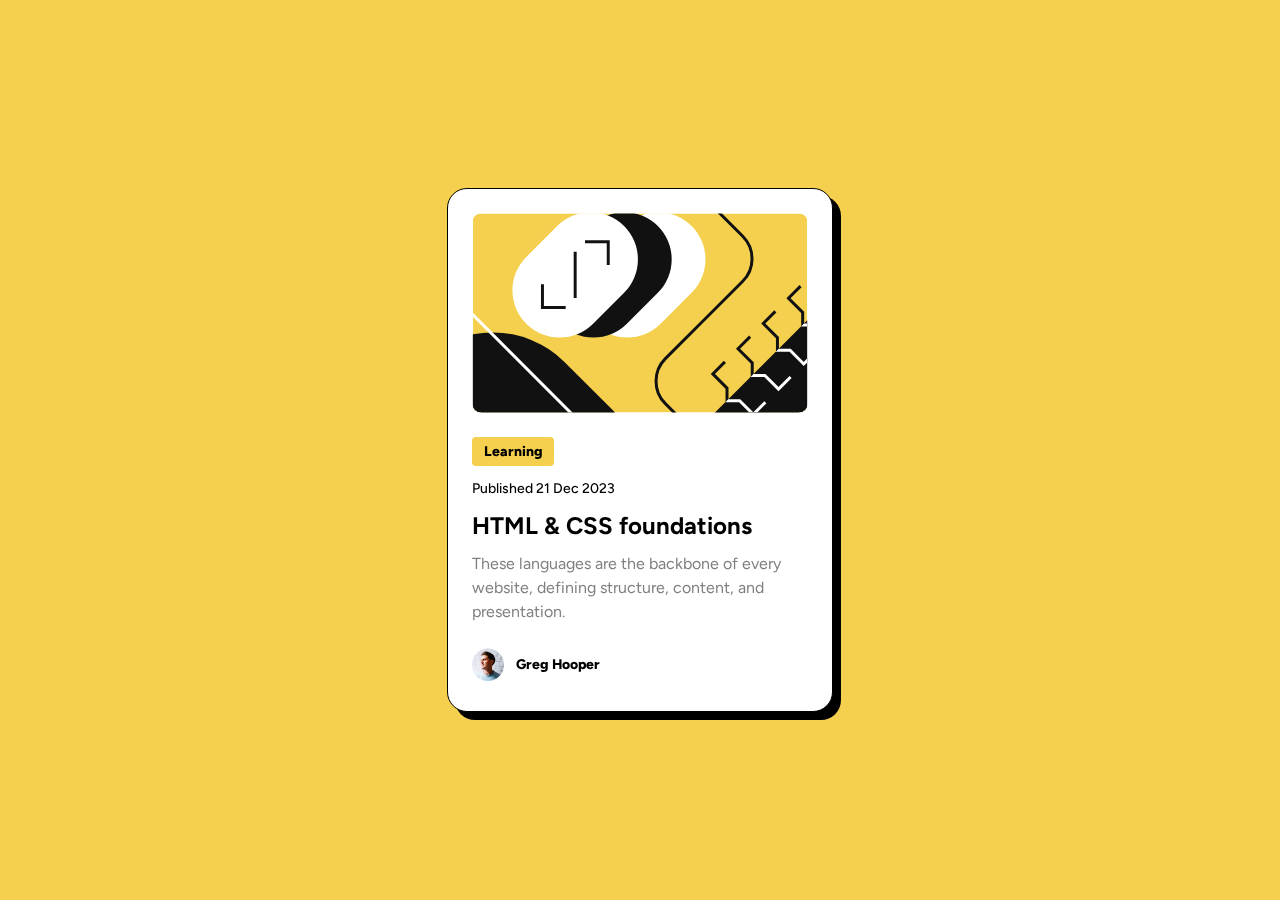
==== projects/Blog-preview/index.html @ 84348b55 "added new design + projects" ====
<!DOCTYPE html>
<html lang="en">
<head>
  <meta charset="UTF-8">
  <meta name="viewport" content="width=device-width, initial-scale=1.0"> <!-- displays site properly based on user's device -->

  <link rel="icon" type="image/png" sizes="32x32" href="./assets/images/favicon-32x32.png">
  
  <title>Frontend Mentor | Blog preview card</title>
  <style>
    @import url('https://fonts.googleapis.com/css2?family=Figtree:ital,wght@0,300..900;1,300..900&display=swap');
    *{margin: 0; padding: 0;  font-family: "Figtree", sans-serif;}
    .attribution { font-size: 11px; text-align: center; }
    .attribution a { color: hsl(228, 45%, 44%); }
    body{background-color: hsl(47, 88%, 63%);}
    .card{background-color: white;width: 384px;height: 522px; border-radius: 20px; position: fixed; top: 50%; left: 50%; transform: translate(-50%, -50%); display: flex; flex-direction:column; box-shadow: 8px 8px; border: 1px solid black;}
    .card img{width: 336px; height: 200px;  margin: 24px; border-radius: 10px;}
    .card #tag{margin-left: 24px;margin-bottom: 12px; background-color: hsl(47, 88%, 63%); width: 82px; text-align: center; padding: 4px 0px; border-radius: 4px; font-weight: 800; font-size: 14px; line-height: 150%;}
    .card #date{font-size: 14px; margin-left: 24px; font-weight: 500; margin-bottom: 12px; line-height: 150%;}
    .card h1{font-size: 24px; margin-left: 24px; margin-bottom: 12px;}
    .card #text{color: hsl(0, 0%, 50%);margin-left: 24px; line-height: 150%; font-size: 16px; font-weight: 400;}
    .content{margin-bottom: 24px;}
    .person{display: flex; align-items: center; width: 129px; margin-left: 24px;}
    .person img{width: 32px; height: auto; margin: 0;}
    .person p{font-size: 14px; font-weight: 800; margin-left: 12px;line-height: 150%;}
    #title:hover{
      cursor: pointer;
    }
  </style>
</head>
<body>


  <div class="card">
    <img src="images/illustration-article.svg">
    <div class="content">
    <p id="tag">Learning</p>
    <p id="date">Published 21 Dec 2023</p>
    <h1 id="title">HTML & CSS foundations</h1>
    <p id="text">These languages are the backbone of every website, defining structure, content, and presentation.</p>
    </div>
    <div class="person">
      <img src="images/image-avatar.webp">
      <p>Greg Hooper</p>
    </div>
  </div>

  <!-- Learning

  Published 21 Dec 2023

  HTML & CSS foundations

  These languages are the backbone of every website, defining structure, content, and presentation. -->

  <!-- Greg Hooper -->
  
  <!-- <div class="attribution">
    Challenge by <a href="https://www.frontendmentor.io?ref=challenge" target="_blank">Frontend Mentor</a>. 
    Coded by <a href="#">Your Name Here</a>.
  </div> -->
</body>
<script>
  let title = document.querySelector("#title")
  let card = document.querySelector(".card")
  title.addEventListener("mouseover", event =>{
    card.style.boxShadow = "16px 16px";
    title.style.color = "hsl(47, 88%, 63%)"
  })
  title.addEventListener("mouseout", event =>{
    card.style.boxShadow = "8px 8px";
    title.style.color = "black"
  })
</script>
</html>
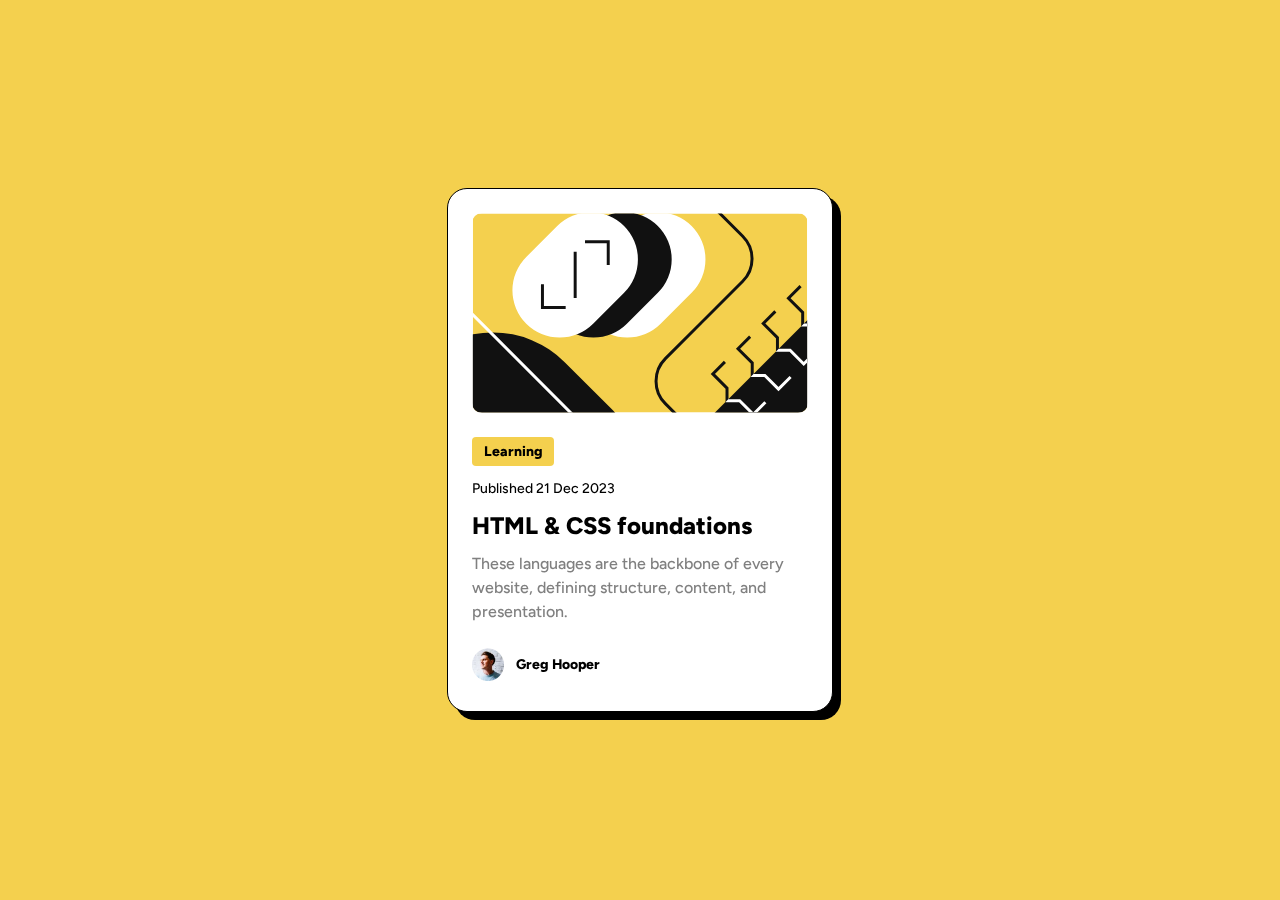
==== commit 47373dc7: "changes in sizing" ====
--- a/projects/Blog-preview/index.html
+++ b/projects/Blog-preview/index.html
@@ -17,8 +17,8 @@
     .card img{width: 336px; height: 200px;  margin: 24px; border-radius: 10px;}
     .card #tag{margin-left: 24px;margin-bottom: 12px; background-color: hsl(47, 88%, 63%); width: 82px; text-align: center; padding: 4px 0px; border-radius: 4px; font-weight: 800; font-size: 14px; line-height: 150%;}
     .card #date{font-size: 14px; margin-left: 24px; font-weight: 500; margin-bottom: 12px; line-height: 150%;}
-    .card h1{font-size: 24px; margin-left: 24px; margin-bottom: 12px;}
-    .card #text{color: hsl(0, 0%, 50%);margin-left: 24px; line-height: 150%; font-size: 16px; font-weight: 400;}
+    .card h1{font-size: 24px; margin-left: 24px; margin-bottom: 12px; font-weight: 800;}
+    .card #text{color: hsl(0, 0%, 50%);margin-left: 24px; line-height: 150%; font-size: 16px; font-weight: 500;}
     .content{margin-bottom: 24px;}
     .person{display: flex; align-items: center; width: 129px; margin-left: 24px;}
     .person img{width: 32px; height: auto; margin: 0;}
